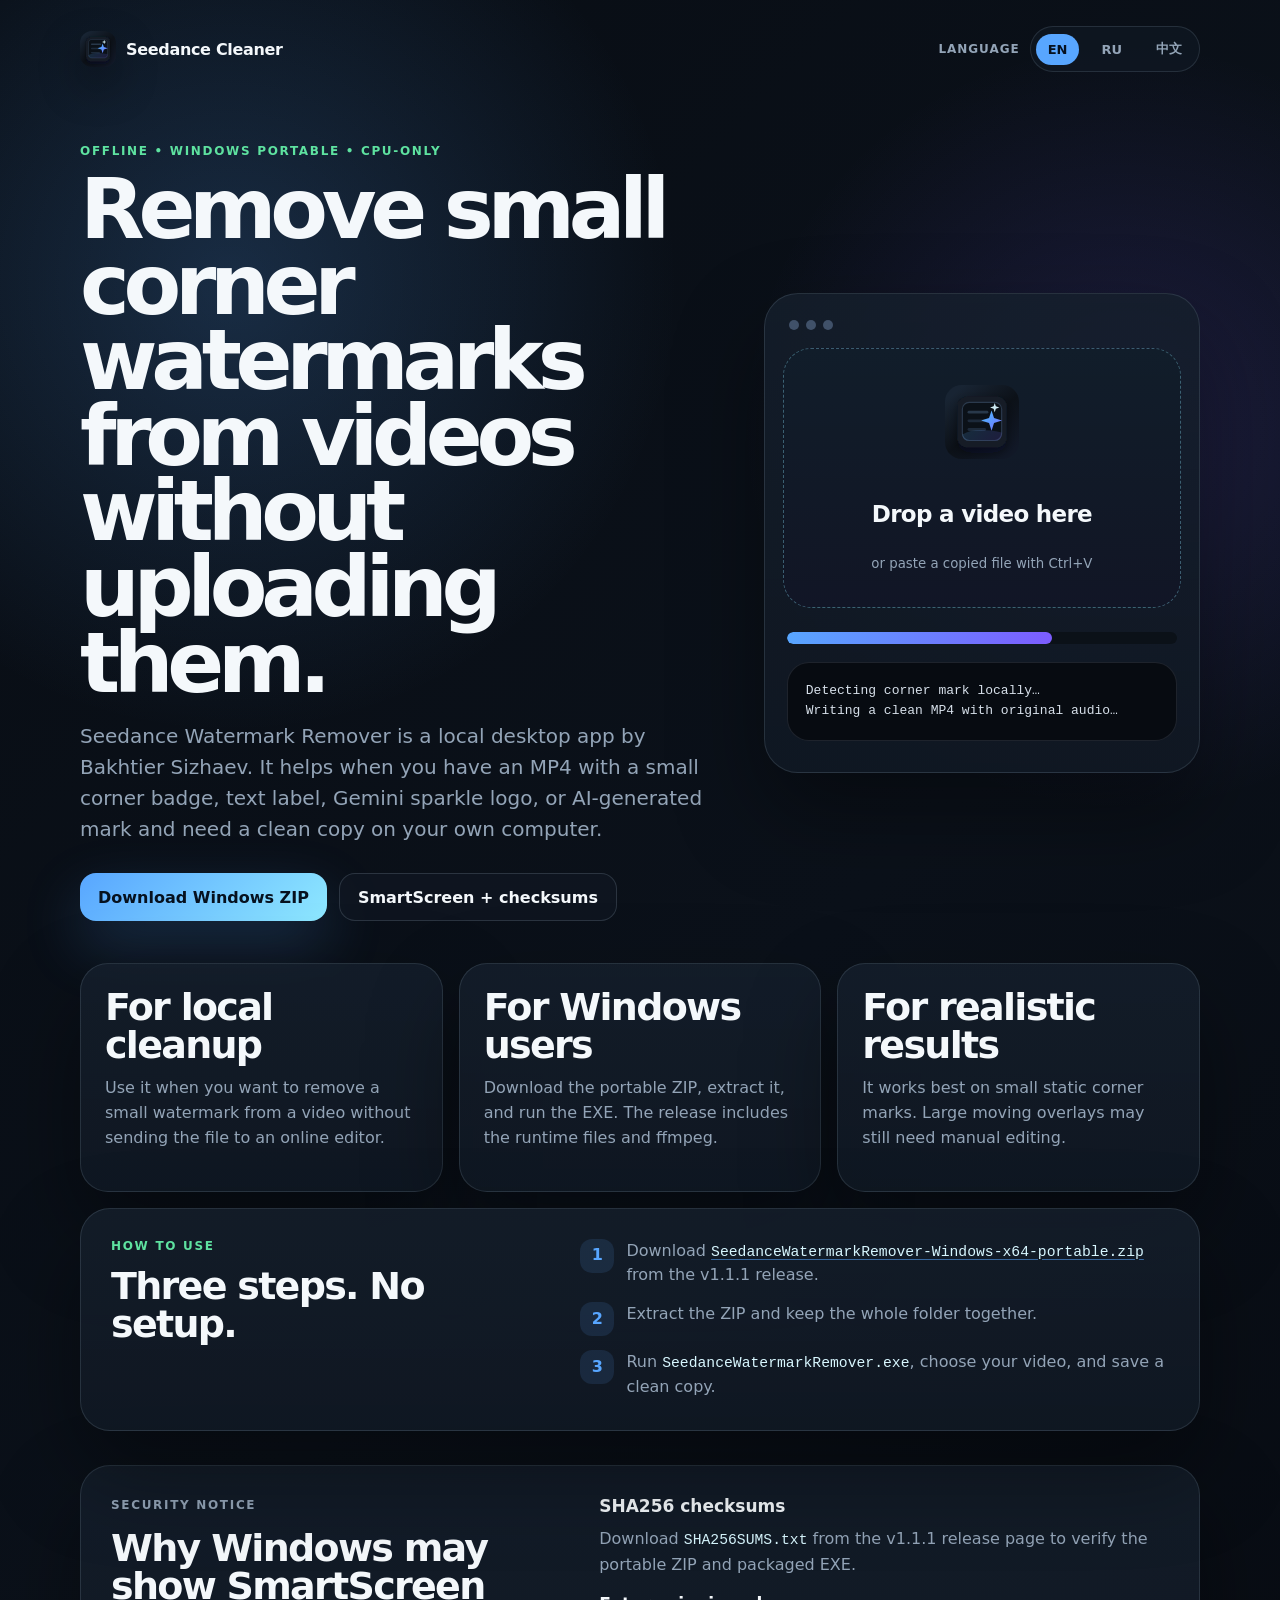
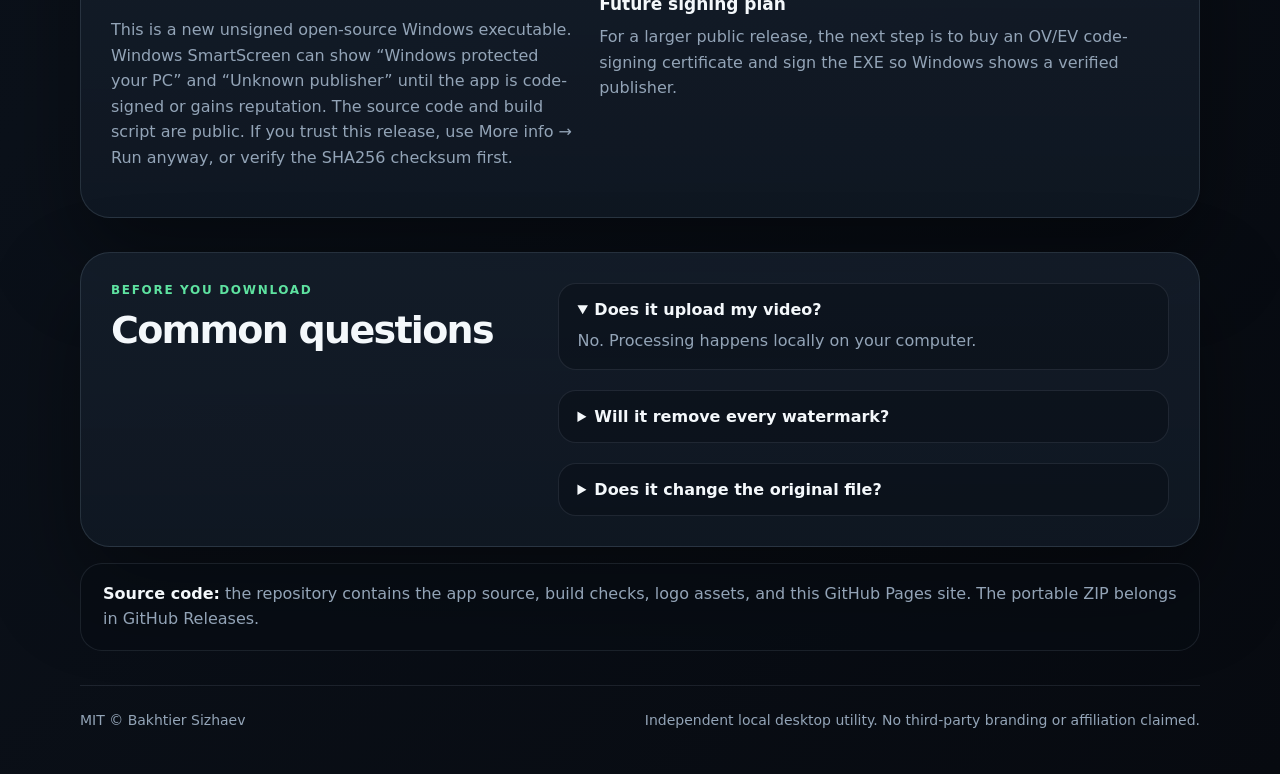
==== docs/index.html @ ec5da723 "chore: bump version to v1.1.1" ====
<!doctype html>
<html lang="en">
<head>
  <meta charset="utf-8">
  <meta name="viewport" content="width=device-width, initial-scale=1">
  <title>Seedance Watermark Remover — Offline Windows Video Watermark Cleaner</title>
  <meta name="description" content="Remove small static corner watermarks from videos locally on Windows. A portable offline desktop app by Bakhtier Sizhaev using OpenCV inpainting.">
  <meta name="keywords" content="video watermark remover, offline watermark remover, Windows video cleanup, OpenCV inpainting, remove corner logo from video, portable desktop app">
  <meta property="og:type" content="website">
  <meta property="og:title" content="Seedance Watermark Remover">
  <meta property="og:description" content="Clean small static corner marks from videos locally on Windows without uploading your files.">
  <link rel="icon" href="assets/icon.png">
  <link rel="stylesheet" href="styles.css">
</head>
<body>
  <main class="page">
    <nav class="nav" aria-label="Language">
      <a class="brand" href="#top" aria-label="Seedance Watermark Remover home">
        <img src="assets/icon.svg" alt="" width="36" height="36">
        <span>Seedance Cleaner</span>
      </a>
      <div class="language-switcher">
        <span class="lang-label">Language</span>
        <div class="langs">
        <a href="index.html" aria-current="page">EN</a>
        <a href="ru.html">RU</a>
        <a href="zh.html">中文</a>
        </div>
      </div>
    </nav>

    <section id="top" class="hero">
      <div class="hero-copy">
        <p class="eyebrow">Offline • Windows portable • CPU-only</p>
        <h1>Remove small corner watermarks from videos without uploading them.</h1>
        <p class="lead">Seedance Watermark Remover is a local desktop app by Bakhtier Sizhaev. It helps when you have an MP4 with a small corner badge, text label, Gemini sparkle logo, or AI-generated mark and need a clean copy on your own computer.</p>
        <div class="actions">
          <a class="button primary" href="https://github.com/bakhtiersizhaev/seedance-watermark-remover/releases/download/v1.1.1/SeedanceWatermarkRemover-Windows-x64-portable.zip">Download Windows ZIP</a>
          <a class="button secondary" href="#trust">SmartScreen + checksums</a>
        </div>
      </div>
      <div class="product-card" aria-label="Application preview">
        <div class="window-bar"><span></span><span></span><span></span></div>
        <div class="drop-zone">
          <img src="assets/icon.svg" alt="" width="74" height="74">
          <strong>Drop a video here</strong>
          <small>or paste a copied file with Ctrl+V</small>
        </div>
        <div class="progress"><span></span></div>
        <p class="terminal">Detecting corner mark locally…<br>Writing a clean MP4 with original audio…</p>
      </div>
    </section>

    <section class="grid" aria-label="Why users choose it">
      <article>
        <h2>For local cleanup</h2>
        <p>Use it when you want to remove a small watermark from a video without sending the file to an online editor.</p>
      </article>
      <article>
        <h2>For Windows users</h2>
        <p>Download the portable ZIP, extract it, and run the EXE. The release includes the runtime files and ffmpeg.</p>
      </article>
      <article>
        <h2>For realistic results</h2>
        <p>It works best on small static corner marks. Large moving overlays may still need manual editing.</p>
      </article>
    </section>

    <section id="download" class="steps">
      <div>
        <p class="eyebrow">How to use</p>
        <h2>Three steps. No setup.</h2>
      </div>
      <ol>
        <li><span>1</span><div class="step-copy">Download <a href="https://github.com/bakhtiersizhaev/seedance-watermark-remover/releases/download/v1.1.1/SeedanceWatermarkRemover-Windows-x64-portable.zip"><code>SeedanceWatermarkRemover-Windows-x64-portable.zip</code></a> from the v1.1.1 release.</div></li>
        <li><span>2</span><div class="step-copy">Extract the ZIP and keep the whole folder together.</div></li>
        <li><span>3</span><div class="step-copy">Run <code>SeedanceWatermarkRemover.exe</code>, choose your video, and save a clean copy.</div></li>
      </ol>
    </section>


    <section id="trust" class="trust">
      <div>
        <p class="eyebrow">Security notice</p>
        <h2>Why Windows may show SmartScreen</h2>
        <p>This is a new unsigned open-source Windows executable. Windows SmartScreen can show “Windows protected your PC” and “Unknown publisher” until the app is code-signed or gains reputation. The source code and build script are public. If you trust this release, use More info → Run anyway, or verify the SHA256 checksum first.</p>
      </div>
      <div class="checksum-card">
        <h3>SHA256 checksums</h3>
        <p>Download <a href="https://github.com/bakhtiersizhaev/seedance-watermark-remover/releases/download/v1.1.1/SHA256SUMS.txt"><code>SHA256SUMS.txt</code></a> from the v1.1.1 release page to verify the portable ZIP and packaged EXE.</p>
        <h3>Future signing plan</h3>
        <p>For a larger public release, the next step is to buy an OV/EV code-signing certificate and sign the EXE so Windows shows a verified publisher.</p>
      </div>
    </section>

    <section id="faq" class="faq">
      <div>
        <p class="eyebrow">Before you download</p>
        <h2>Common questions</h2>
      </div>
      <details open>
        <summary>Does it upload my video?</summary>
        <p>No. Processing happens locally on your computer.</p>
      </details>
      <details>
        <summary>Will it remove every watermark?</summary>
        <p>No. It is made for small static corner text, badges, and simple logo overlays. Complex moving marks can need manual editing.</p>
      </details>
      <details>
        <summary>Does it change the original file?</summary>
        <p>No. It creates a new output video and leaves the source file untouched.</p>
      </details>
    </section>

    <section id="source" class="source-note">
      <p><strong>Source code:</strong> the repository contains the app source, build checks, logo assets, and this GitHub Pages site. The portable ZIP belongs in GitHub Releases.</p>
    </section>

    <footer>
      <p>MIT © Bakhtier Sizhaev</p>
      <p>Independent local desktop utility. No third-party branding or affiliation claimed.</p>
    </footer>
  </main>
</body>
</html>
---- docs/styles.css ----
:root {
  color-scheme: dark;
  --bg: #080d14;
  --card: #101823;
  --card-soft: #151f2c;
  --line: #263447;
  --text: #f4f8fb;
  --muted: #93a4b7;
  --accent: #58a6ff;
  --accent-2: #7c5cff;
  --success: #5ee2a0;
  font-family: Inter, ui-sans-serif, system-ui, -apple-system, BlinkMacSystemFont, "Segoe UI", sans-serif;
}

* {
  box-sizing: border-box;
}

html {
  scroll-behavior: smooth;
}

body {
  margin: 0;
  min-height: 100vh;
  background:
    radial-gradient(circle at 18% 12%, rgba(88, 166, 255, 0.2), transparent 28rem),
    radial-gradient(circle at 88% 18%, rgba(124, 92, 255, 0.16), transparent 24rem),
    linear-gradient(135deg, #080d14 0%, #0b111a 48%, #070a10 100%);
  color: var(--text);
}

a {
  color: inherit;
  text-decoration: none;
}

.page {
  width: min(1120px, calc(100% - 40px));
  margin: 0 auto;
  padding: 26px 0 42px;
}

.nav,
.hero,
.grid,
.steps,
footer {
  position: relative;
  z-index: 1;
}

.nav {
  display: flex;
  align-items: center;
  justify-content: space-between;
  gap: 20px;
  margin-bottom: 72px;
}

.brand,
.langs {
  display: inline-flex;
  align-items: center;
  gap: 10px;
}

.brand {
  color: var(--text);
  font-weight: 760;
  letter-spacing: -0.02em;
}

.brand img {
  border-radius: 12px;
  box-shadow: 0 18px 40px rgba(0, 0, 0, 0.35);
}

.langs {
  padding: 5px;
  border: 1px solid rgba(147, 164, 183, 0.18);
  border-radius: 999px;
  background: rgba(16, 24, 35, 0.72);
}

.langs a {
  min-width: 42px;
  padding: 8px 12px;
  border-radius: 999px;
  color: var(--muted);
  font-size: 13px;
  font-weight: 750;
  text-align: center;
}

.langs a[aria-current="page"] {
  color: #06111f;
  background: var(--accent);
}

.hero {
  display: grid;
  grid-template-columns: minmax(0, 1.03fr) minmax(360px, 0.7fr);
  gap: 42px;
  align-items: center;
  margin-bottom: 42px;
}

.eyebrow {
  margin: 0 0 14px;
  color: var(--success);
  font-size: 12px;
  font-weight: 800;
  letter-spacing: 0.14em;
  text-transform: uppercase;
}

h1,
h2,
p {
  margin-top: 0;
}

h1 {
  max-width: 780px;
  margin-bottom: 20px;
  font-size: clamp(44px, 7vw, 84px);
  line-height: 0.9;
  letter-spacing: -0.075em;
}

h2 {
  margin-bottom: 12px;
  font-size: clamp(24px, 4vw, 38px);
  line-height: 1;
  letter-spacing: -0.045em;
}

.lead {
  max-width: 650px;
  margin-bottom: 28px;
  color: var(--muted);
  font-size: clamp(17px, 2vw, 20px);
  line-height: 1.55;
}

.actions {
  display: flex;
  flex-wrap: wrap;
  gap: 12px;
}

.button {
  display: inline-flex;
  align-items: center;
  justify-content: center;
  min-height: 48px;
  padding: 0 18px;
  border-radius: 16px;
  font-weight: 800;
}

.primary {
  background: linear-gradient(135deg, var(--accent), #8ee8ff);
  color: #06111f;
  box-shadow: 0 24px 60px rgba(88, 166, 255, 0.22);
}

.secondary {
  border: 1px solid rgba(147, 164, 183, 0.22);
  background: rgba(16, 24, 35, 0.7);
  color: var(--text);
}

.product-card,
.grid article,
.steps,
.faq {
  border: 1px solid rgba(147, 164, 183, 0.18);
  background: linear-gradient(180deg, rgba(21, 31, 44, 0.82), rgba(16, 24, 35, 0.92));
  box-shadow: 0 40px 90px rgba(0, 0, 0, 0.38);
}

.product-card {
  min-height: 480px;
  padding: 18px;
  border-radius: 34px;
}

.window-bar {
  display: flex;
  gap: 7px;
  padding: 8px 0 18px 6px;
}

.window-bar span {
  width: 10px;
  height: 10px;
  border-radius: 999px;
  background: #405169;
}

.drop-zone {
  display: grid;
  place-items: center;
  min-height: 260px;
  padding: 24px;
  border: 1px dashed rgba(142, 232, 255, 0.34);
  border-radius: 28px;
  background:
    linear-gradient(rgba(88, 166, 255, 0.08), rgba(124, 92, 255, 0.06)),
    #0b1118;
  text-align: center;
}

.drop-zone strong {
  display: block;
  margin-top: 18px;
  font-size: 23px;
  letter-spacing: -0.03em;
}

.drop-zone small {
  margin-top: 5px;
  color: var(--muted);
}

.progress {
  height: 12px;
  margin: 24px 4px 18px;
  overflow: hidden;
  border-radius: 999px;
  background: #0b1118;
}

.progress span {
  display: block;
  width: 68%;
  height: 100%;
  border-radius: inherit;
  background: linear-gradient(90deg, var(--accent), var(--accent-2));
}

.terminal {
  margin: 0 4px;
  padding: 18px;
  border: 1px solid rgba(147, 164, 183, 0.16);
  border-radius: 22px;
  background: #070b11;
  color: #d7e0ea;
  font-family: "Cascadia Mono", "SFMono-Regular", Consolas, monospace;
  font-size: 13px;
  line-height: 1.6;
}

.grid {
  display: grid;
  grid-template-columns: repeat(3, 1fr);
  gap: 16px;
  margin-bottom: 16px;
}

.grid article {
  min-height: 220px;
  padding: 24px;
  border-radius: 28px;
}

.grid p,
.steps li,
footer {
  color: var(--muted);
  line-height: 1.55;
}

.steps {
  display: grid;
  grid-template-columns: 0.75fr 1fr;
  gap: 28px;
  padding: 30px;
  border-radius: 30px;
  margin-bottom: 34px;
}

.steps ol {
  display: grid;
  gap: 14px;
  margin: 0;
  padding: 0;
  list-style: none;
}

.steps li {
  display: grid;
  grid-template-columns: 34px minmax(0, 1fr);
  gap: 12px;
  align-items: start;
}

.steps li > span {
  grid-column: 1;
}

.steps li > .step-copy {
  grid-column: 2;
  min-width: 0;
}

.steps a {
  color: var(--text);
  text-decoration: underline;
  text-decoration-color: rgba(88, 166, 255, 0.55);
  text-underline-offset: 3px;
}

.steps code {
  white-space: normal;
  overflow-wrap: anywhere;
}

.steps span {
  display: inline-grid;
  place-items: center;
  width: 34px;
  height: 34px;
  border-radius: 12px;
  background: rgba(88, 166, 255, 0.12);
  color: var(--accent);
  font-weight: 900;
}


.faq {
  display: grid;
  grid-template-columns: 0.7fr 1fr;
  gap: 20px;
  padding: 30px;
  border-radius: 30px;
  margin-bottom: 34px;
}

.faq details {
  grid-column: 2;
  border: 1px solid rgba(147, 164, 183, 0.14);
  border-radius: 18px;
  background: rgba(8, 13, 20, 0.42);
  padding: 16px 18px;
}

.faq summary {
  cursor: pointer;
  color: var(--text);
  font-weight: 800;
}

.faq details p {
  margin: 10px 0 0;
  color: var(--muted);
  line-height: 1.55;
}

code {
  color: #d8f7ff;
  font-family: "Cascadia Mono", "SFMono-Regular", Consolas, monospace;
  font-size: 0.92em;
}

.source-note {
  margin: -18px 0 34px;
  padding: 18px 22px;
  border: 1px solid rgba(147, 164, 183, 0.14);
  border-radius: 22px;
  background: rgba(8, 13, 20, 0.58);
  color: var(--muted);
}

.source-note p {
  margin: 0;
  line-height: 1.55;
}

.source-note strong {
  color: var(--text);
}

footer {
  display: flex;
  justify-content: space-between;
  gap: 20px;
  border-top: 1px solid rgba(147, 164, 183, 0.14);
  padding-top: 24px;
  font-size: 14px;
}

footer p {
  margin: 0;
}

@media (max-width: 860px) {
  .nav,
  footer {
    align-items: flex-start;
    flex-direction: column;
  }

  .hero,
  .steps,
  .faq {
    grid-template-columns: 1fr;
  }

  .grid {
    grid-template-columns: 1fr;
  }

  .faq details {
    grid-column: 1;
  }

  .product-card {
    min-height: auto;
  }
}

@media (max-width: 520px) {
  .page {
    width: min(100% - 24px, 1120px);
    padding-top: 18px;
  }

  .nav {
    margin-bottom: 48px;
  }

  h1 {
    font-size: clamp(40px, 15vw, 58px);
  }

  .button {
    width: 100%;
  }
}


.language-switcher {
  display: inline-flex;
  align-items: center;
  gap: 10px;
  min-width: 0;
}

.lang-label {
  color: var(--muted);
  font-size: 12px;
  font-weight: 800;
  letter-spacing: 0.08em;
  text-transform: uppercase;
  white-space: nowrap;
}

.trust {
  display: grid;
  grid-template-columns: minmax(0, 0.9fr) minmax(0, 1.1fr);
  gap: 22px;
  padding: 30px;
  border: 1px solid rgba(147, 164, 183, 0.18);
  border-radius: 30px;
  margin-bottom: 34px;
  background: linear-gradient(180deg, rgba(21, 31, 44, 0.82), rgba(16, 24, 35, 0.92));
  box-shadow: 0 40px 90px rgba(0, 0, 0, 0.38);
}

.trust p,
.checksum-card p {
  color: var(--muted);
  line-height: 1.6;
}

.checksum-card h3 {
  margin: 0 0 10px;
  font-size: 17px;
}

.checksum-card pre {
  max-width: 100%;
  margin: 0 0 20px;
  overflow-x: auto;
  white-space: pre;
  padding: 14px;
  border: 1px solid rgba(147, 164, 183, 0.16);
  border-radius: 16px;
  background: #070b11;
}

h1,
h2,
.lead,
.button,
.langs a,
.faq summary,
.trust p,
.checksum-card p {
  overflow-wrap: break-word;
}

@media (max-width: 860px) {
  .trust {
    grid-template-columns: 1fr;
  }
}

@media (max-width: 620px) {
  .page {
    width: min(100% - 20px, 1120px);
  }

  .nav {
    gap: 14px;
    margin-bottom: 34px;
  }

  .brand span {
    font-size: 15px;
  }

  .language-switcher {
    width: 100%;
    align-items: stretch;
    flex-direction: column;
  }

  .langs {
    width: 100%;
    justify-content: space-between;
  }

  .langs a {
    flex: 1 1 0;
    min-width: 0;
    padding-inline: 8px;
  }

  .hero {
    gap: 24px;
  }

  h1 {
    font-size: clamp(34px, 13vw, 52px);
    line-height: 0.98;
    letter-spacing: -0.052em;
  }

  .lead {
    font-size: 16px;
  }

  .product-card,
  .steps,
  .faq,
  .trust {
    border-radius: 24px;
    padding: 20px;
  }

  .drop-zone {
    min-height: 210px;
    padding: 18px;
  }

  .steps li {
    grid-template-columns: 30px minmax(0, 1fr);
  }
}


.trust > *,
.checksum-card,
.checksum-card pre,
.checksum-card code {
  min-width: 0;
}

.checksum-card pre {
  white-space: pre-wrap;
  word-break: break-word;
}

.checksum-card code {
  overflow-wrap: anywhere;
  word-break: break-word;
}
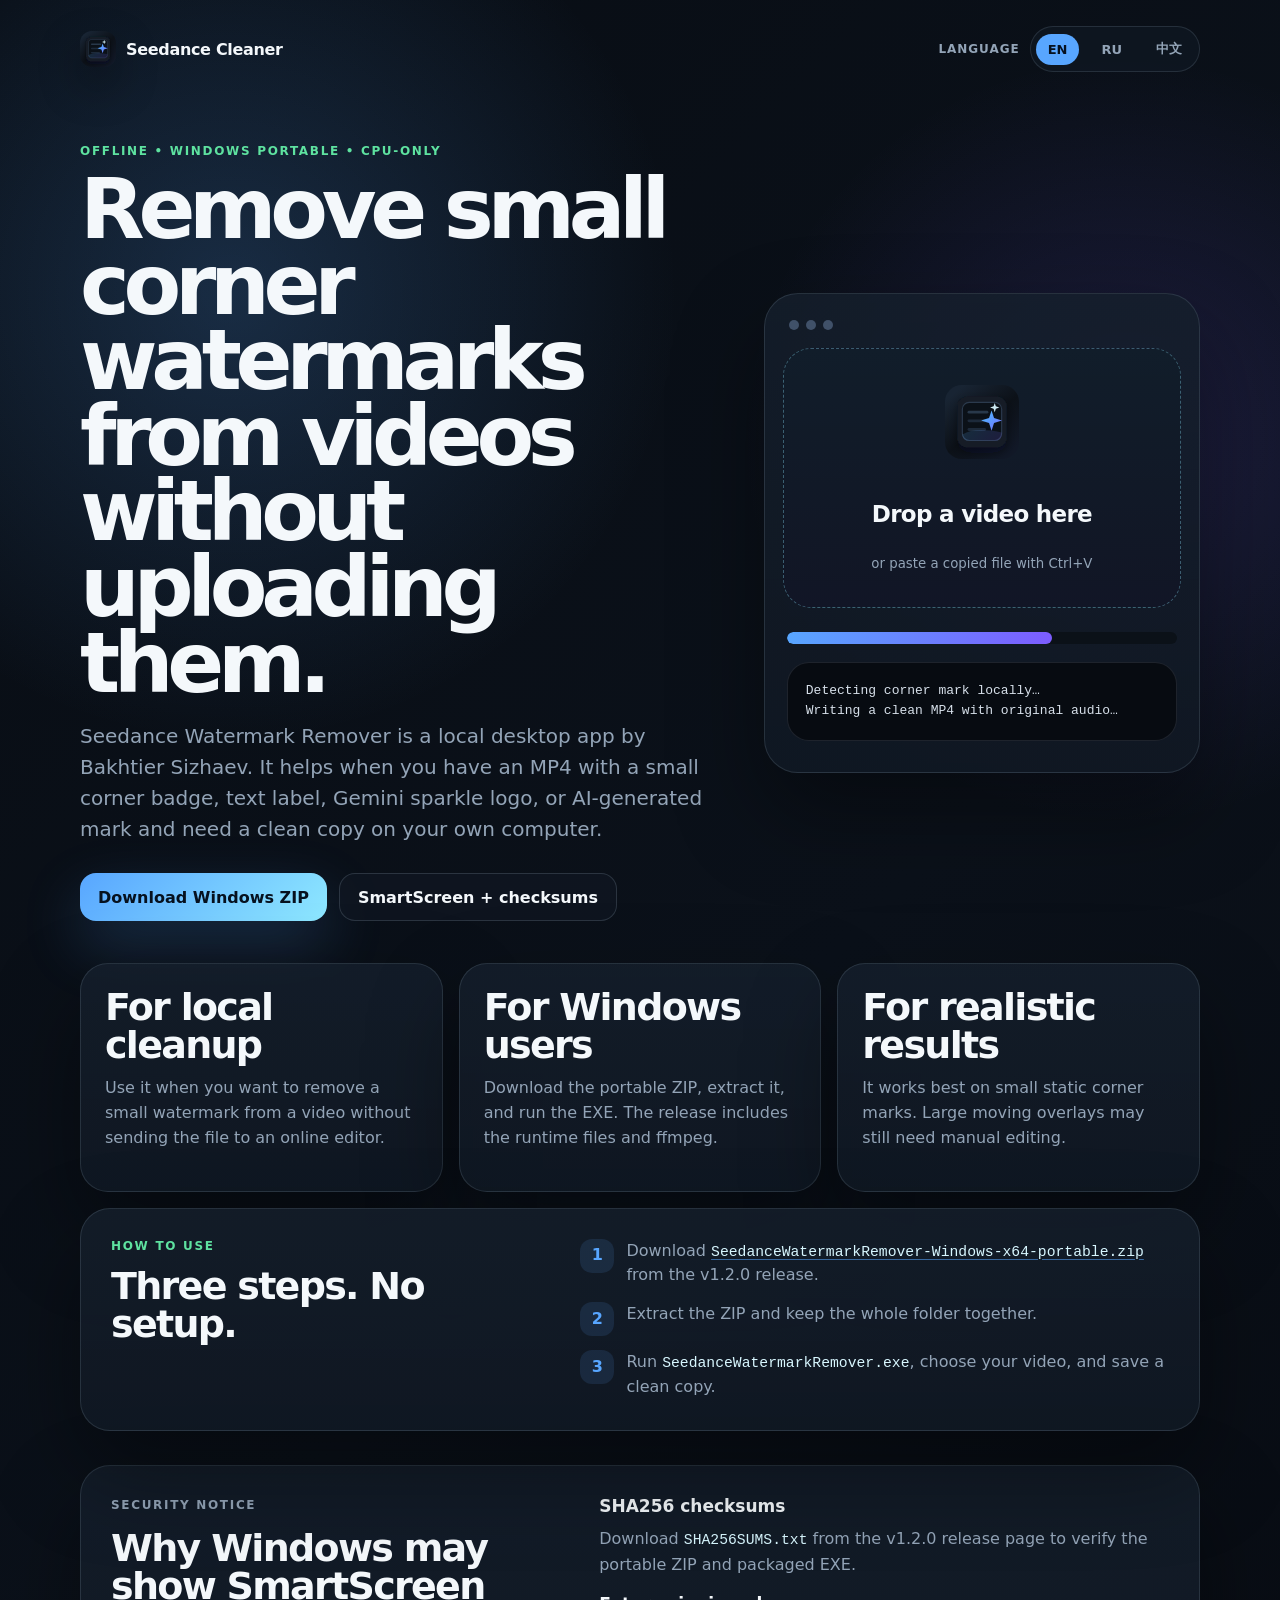
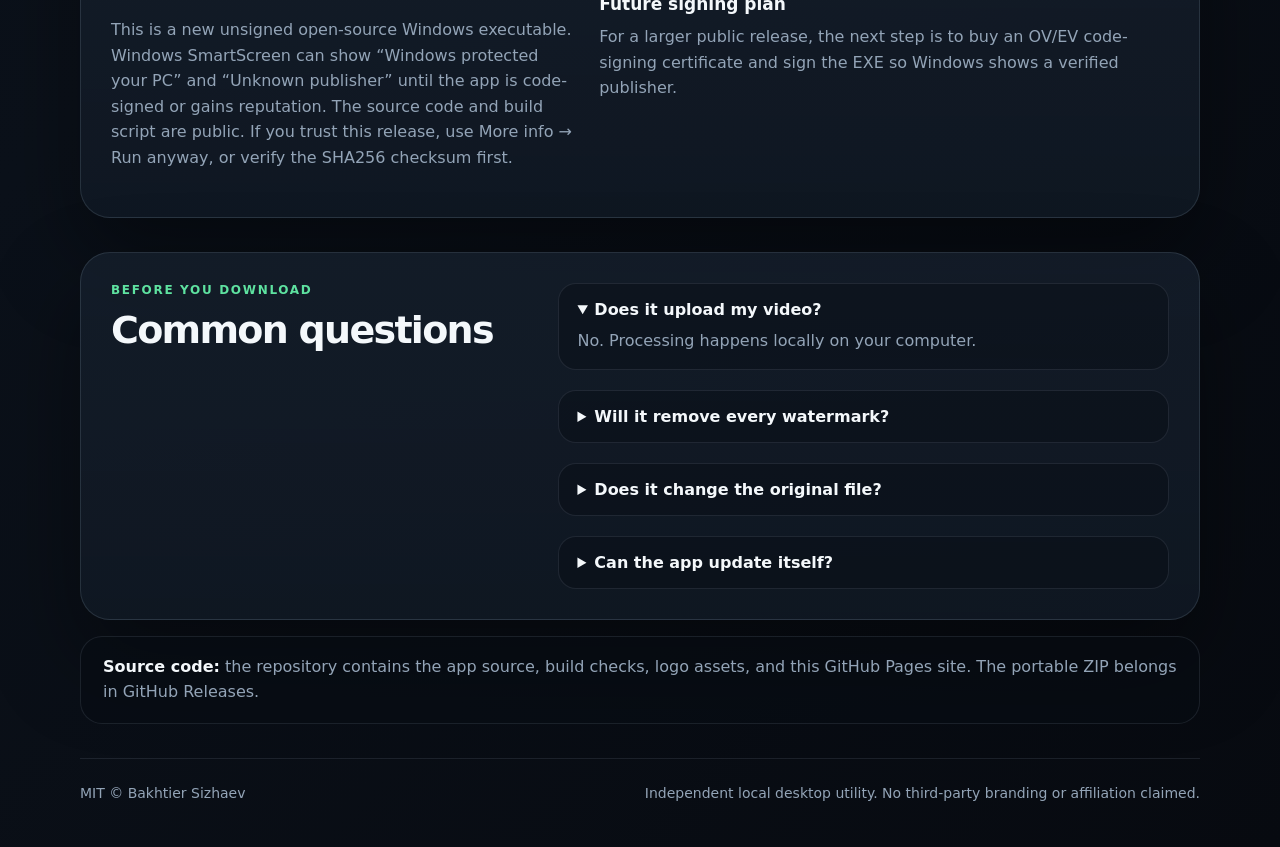
==== commit 47153167: "feat: add portable self updater Closes #4" ====
--- a/docs/index.html
+++ b/docs/index.html
@@ -35,7 +35,7 @@
         <h1>Remove small corner watermarks from videos without uploading them.</h1>
         <p class="lead">Seedance Watermark Remover is a local desktop app by Bakhtier Sizhaev. It helps when you have an MP4 with a small corner badge, text label, Gemini sparkle logo, or AI-generated mark and need a clean copy on your own computer.</p>
         <div class="actions">
-          <a class="button primary" href="https://github.com/bakhtiersizhaev/seedance-watermark-remover/releases/download/v1.1.1/SeedanceWatermarkRemover-Windows-x64-portable.zip">Download Windows ZIP</a>
+          <a class="button primary" href="https://github.com/bakhtiersizhaev/seedance-watermark-remover/releases/download/v1.2.0/SeedanceWatermarkRemover-Windows-x64-portable.zip">Download Windows ZIP</a>
           <a class="button secondary" href="#trust">SmartScreen + checksums</a>
         </div>
       </div>
@@ -72,7 +72,7 @@
         <h2>Three steps. No setup.</h2>
       </div>
       <ol>
-        <li><span>1</span><div class="step-copy">Download <a href="https://github.com/bakhtiersizhaev/seedance-watermark-remover/releases/download/v1.1.1/SeedanceWatermarkRemover-Windows-x64-portable.zip"><code>SeedanceWatermarkRemover-Windows-x64-portable.zip</code></a> from the v1.1.1 release.</div></li>
+        <li><span>1</span><div class="step-copy">Download <a href="https://github.com/bakhtiersizhaev/seedance-watermark-remover/releases/download/v1.2.0/SeedanceWatermarkRemover-Windows-x64-portable.zip"><code>SeedanceWatermarkRemover-Windows-x64-portable.zip</code></a> from the v1.2.0 release.</div></li>
         <li><span>2</span><div class="step-copy">Extract the ZIP and keep the whole folder together.</div></li>
         <li><span>3</span><div class="step-copy">Run <code>SeedanceWatermarkRemover.exe</code>, choose your video, and save a clean copy.</div></li>
       </ol>
@@ -87,7 +87,7 @@
       </div>
       <div class="checksum-card">
         <h3>SHA256 checksums</h3>
-        <p>Download <a href="https://github.com/bakhtiersizhaev/seedance-watermark-remover/releases/download/v1.1.1/SHA256SUMS.txt"><code>SHA256SUMS.txt</code></a> from the v1.1.1 release page to verify the portable ZIP and packaged EXE.</p>
+        <p>Download <a href="https://github.com/bakhtiersizhaev/seedance-watermark-remover/releases/download/v1.2.0/SHA256SUMS.txt"><code>SHA256SUMS.txt</code></a> from the v1.2.0 release page to verify the portable ZIP and packaged EXE.</p>
         <h3>Future signing plan</h3>
         <p>For a larger public release, the next step is to buy an OV/EV code-signing certificate and sign the EXE so Windows shows a verified publisher.</p>
       </div>
@@ -110,6 +110,10 @@
         <summary>Does it change the original file?</summary>
         <p>No. It creates a new output video and leaves the source file untouched.</p>
       </details>
+      <details>
+        <summary>Can the app update itself?</summary>
+        <p>Yes in the Windows portable EXE. The app checks GitHub Releases, highlights the update button when a newer release is available, downloads the ZIP after confirmation, and restarts through a small helper.</p>
+      </details>
     </section>
 
     <section id="source" class="source-note">
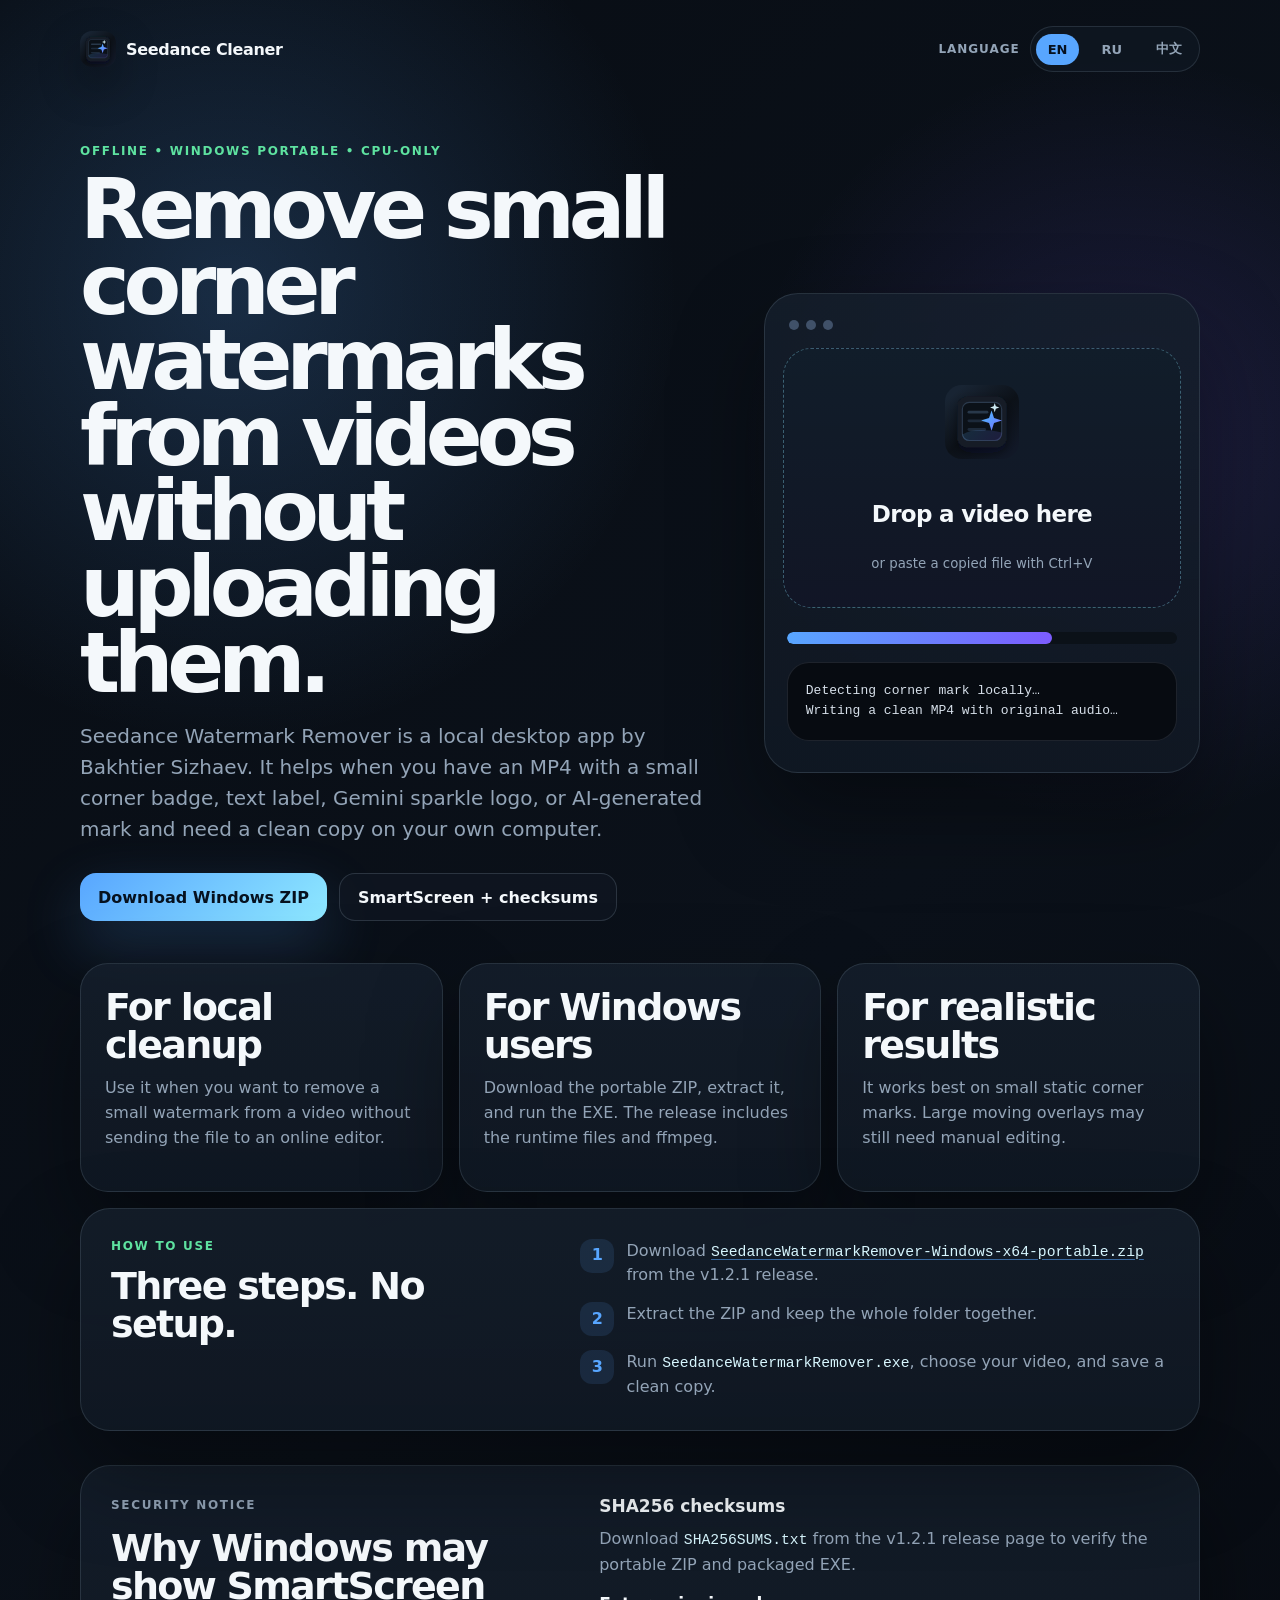
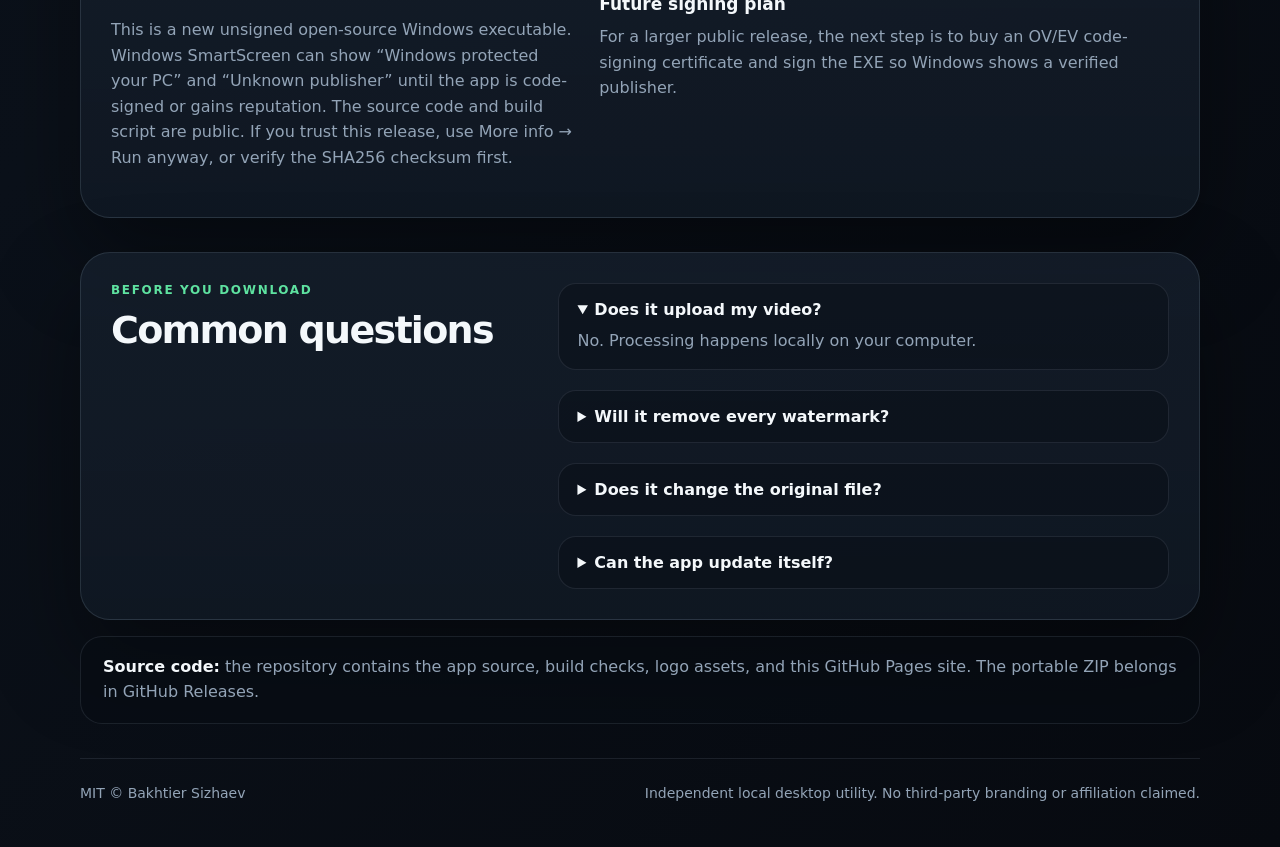
==== commit f90cd88f: "ci: publish v1.2.1 release build" ====
--- a/docs/index.html
+++ b/docs/index.html
@@ -35,7 +35,7 @@
         <h1>Remove small corner watermarks from videos without uploading them.</h1>
         <p class="lead">Seedance Watermark Remover is a local desktop app by Bakhtier Sizhaev. It helps when you have an MP4 with a small corner badge, text label, Gemini sparkle logo, or AI-generated mark and need a clean copy on your own computer.</p>
         <div class="actions">
-          <a class="button primary" href="https://github.com/bakhtiersizhaev/seedance-watermark-remover/releases/download/v1.2.0/SeedanceWatermarkRemover-Windows-x64-portable.zip">Download Windows ZIP</a>
+          <a class="button primary" href="https://github.com/bakhtiersizhaev/seedance-watermark-remover/releases/download/v1.2.1/SeedanceWatermarkRemover-Windows-x64-portable.zip">Download Windows ZIP</a>
           <a class="button secondary" href="#trust">SmartScreen + checksums</a>
         </div>
       </div>
@@ -72,7 +72,7 @@
         <h2>Three steps. No setup.</h2>
       </div>
       <ol>
-        <li><span>1</span><div class="step-copy">Download <a href="https://github.com/bakhtiersizhaev/seedance-watermark-remover/releases/download/v1.2.0/SeedanceWatermarkRemover-Windows-x64-portable.zip"><code>SeedanceWatermarkRemover-Windows-x64-portable.zip</code></a> from the v1.2.0 release.</div></li>
+        <li><span>1</span><div class="step-copy">Download <a href="https://github.com/bakhtiersizhaev/seedance-watermark-remover/releases/download/v1.2.1/SeedanceWatermarkRemover-Windows-x64-portable.zip"><code>SeedanceWatermarkRemover-Windows-x64-portable.zip</code></a> from the v1.2.1 release.</div></li>
         <li><span>2</span><div class="step-copy">Extract the ZIP and keep the whole folder together.</div></li>
         <li><span>3</span><div class="step-copy">Run <code>SeedanceWatermarkRemover.exe</code>, choose your video, and save a clean copy.</div></li>
       </ol>
@@ -87,7 +87,7 @@
       </div>
       <div class="checksum-card">
         <h3>SHA256 checksums</h3>
-        <p>Download <a href="https://github.com/bakhtiersizhaev/seedance-watermark-remover/releases/download/v1.2.0/SHA256SUMS.txt"><code>SHA256SUMS.txt</code></a> from the v1.2.0 release page to verify the portable ZIP and packaged EXE.</p>
+        <p>Download <a href="https://github.com/bakhtiersizhaev/seedance-watermark-remover/releases/download/v1.2.1/SHA256SUMS.txt"><code>SHA256SUMS.txt</code></a> from the v1.2.1 release page to verify the portable ZIP and packaged EXE.</p>
         <h3>Future signing plan</h3>
         <p>For a larger public release, the next step is to buy an OV/EV code-signing certificate and sign the EXE so Windows shows a verified publisher.</p>
       </div>
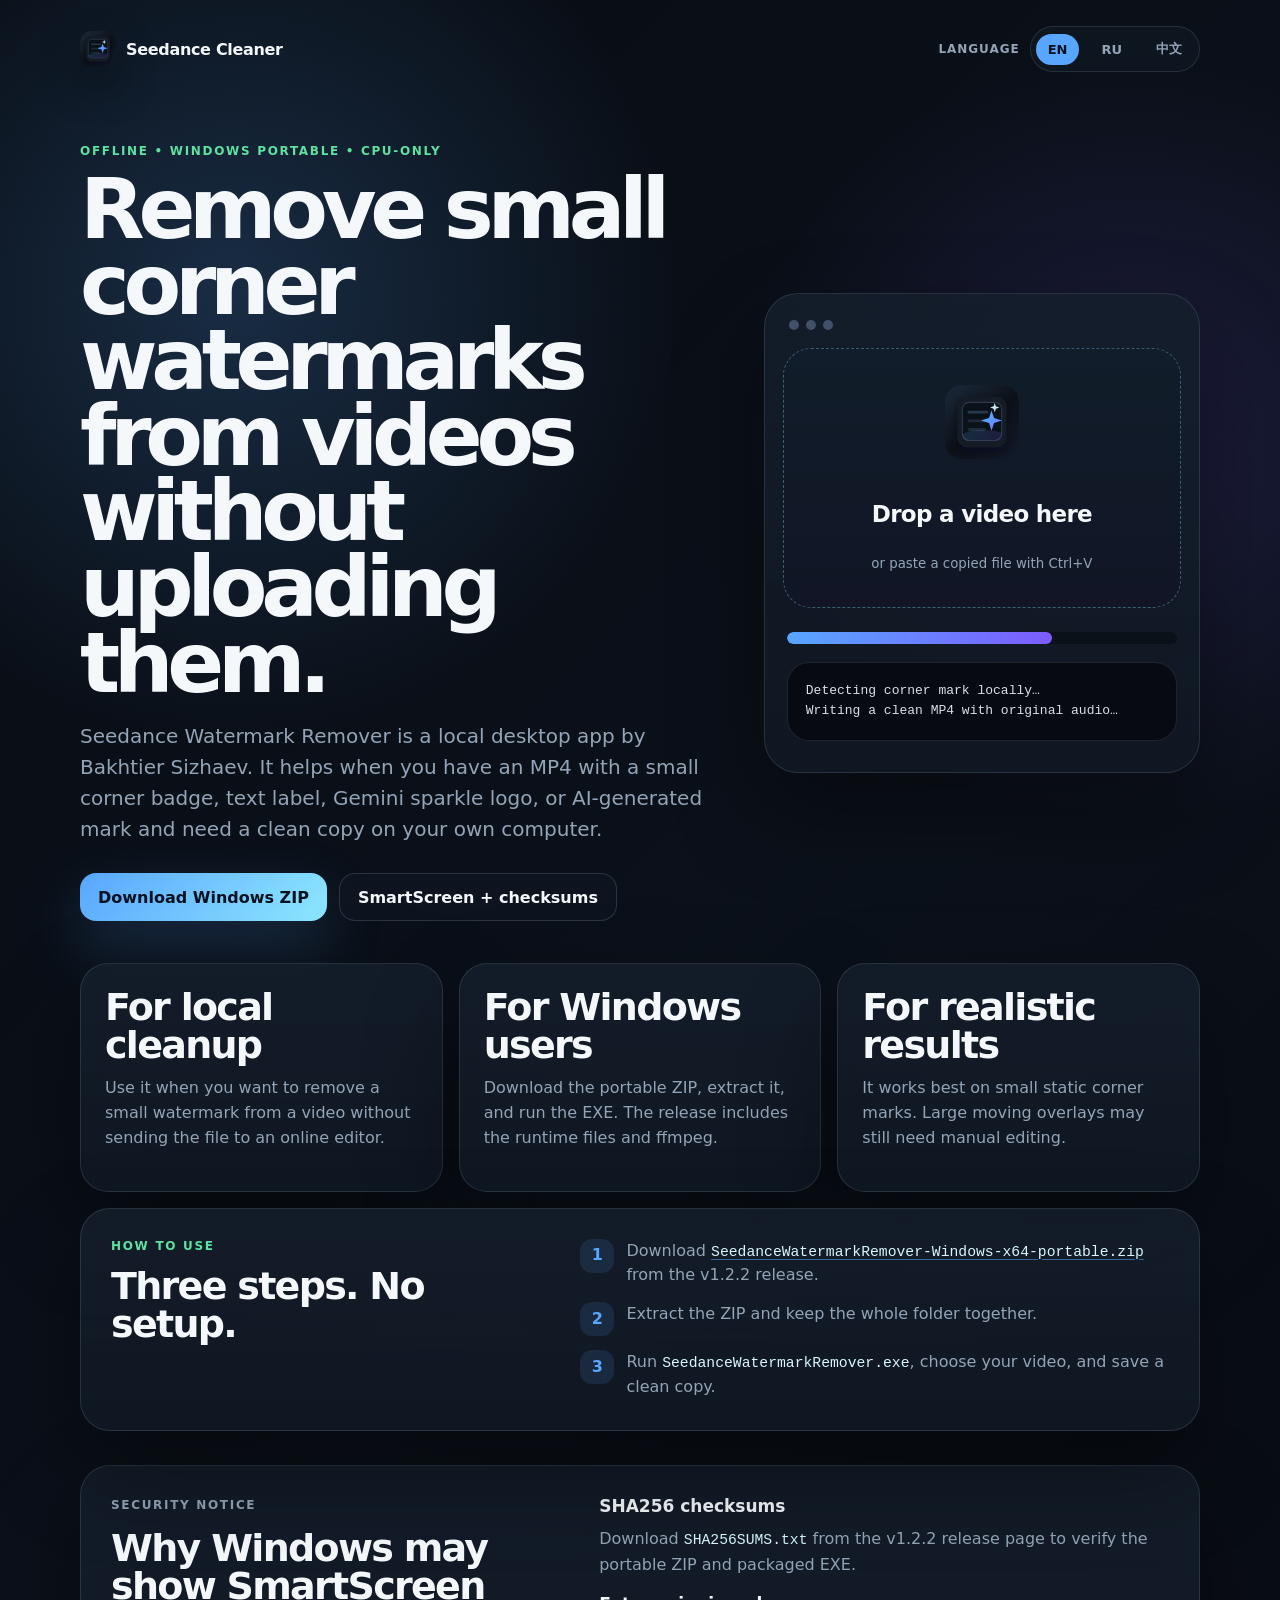
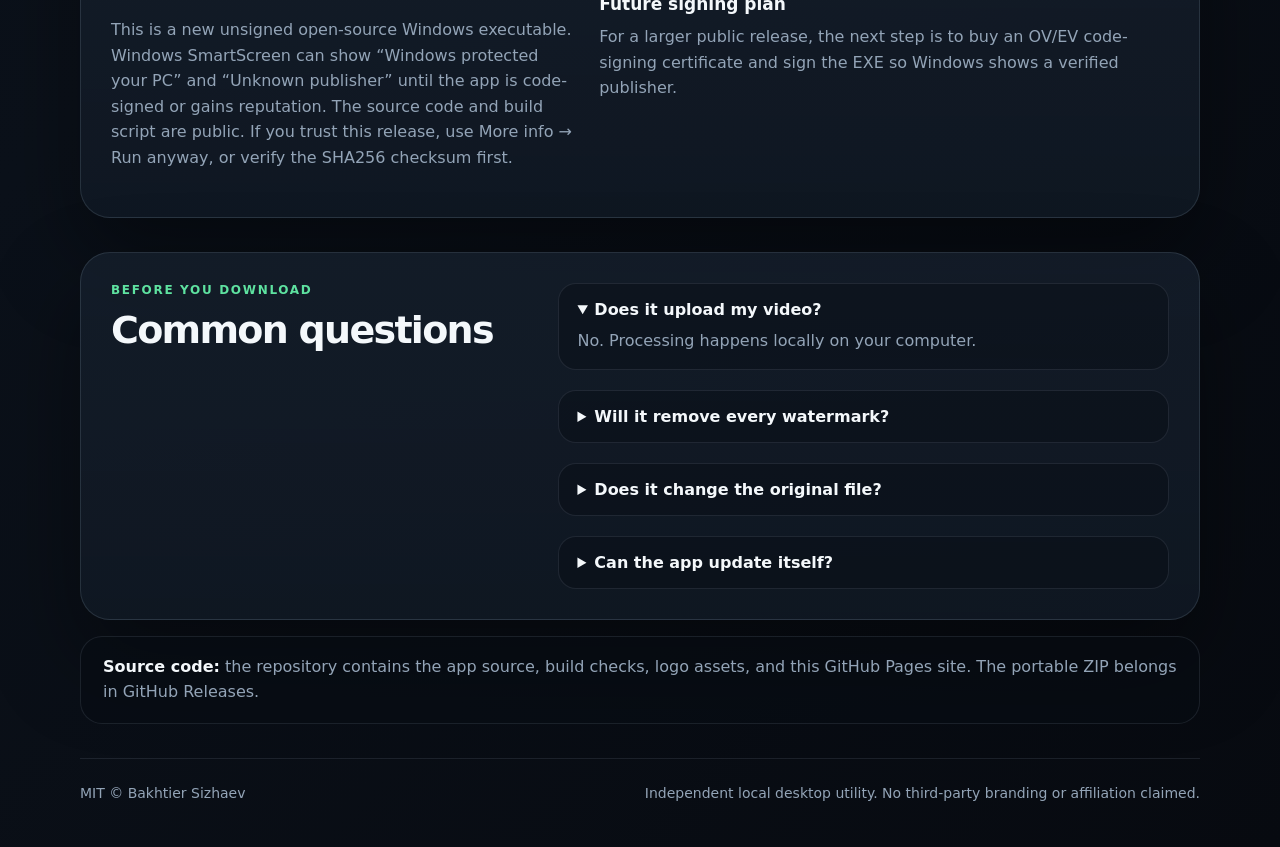
==== commit 15d9decc: "Fix packaged reassembly and footer layout Closes #5" ====
--- a/docs/index.html
+++ b/docs/index.html
@@ -4,11 +4,11 @@
   <meta charset="utf-8">
   <meta name="viewport" content="width=device-width, initial-scale=1">
   <title>Seedance Watermark Remover — Offline Windows Video Watermark Cleaner</title>
-  <meta name="description" content="Remove small static corner watermarks from videos locally on Windows. A portable offline desktop app by Bakhtier Sizhaev using OpenCV inpainting.">
-  <meta name="keywords" content="video watermark remover, offline watermark remover, Windows video cleanup, OpenCV inpainting, remove corner logo from video, portable desktop app">
+  <meta name="description" content="Remove small static corner watermarks, Seedance labels, AI-generated marks, and Gemini sparkle logos from videos locally on Windows. Portable offline desktop app by Bakhtier Sizhaev.">
+  <meta name="keywords" content="video watermark remover, Gemini watermark remover, remove Gemini sparkle from video, Seedance watermark remover, offline watermark remover, Windows video cleanup, OpenCV inpainting, remove corner logo from video, portable desktop app">
   <meta property="og:type" content="website">
   <meta property="og:title" content="Seedance Watermark Remover">
-  <meta property="og:description" content="Clean small static corner marks from videos locally on Windows without uploading your files.">
+  <meta property="og:description" content="Clean small static corner marks, Seedance labels, and Gemini sparkle logos from videos locally on Windows without uploading your files.">
   <link rel="icon" href="assets/icon.png">
   <link rel="stylesheet" href="styles.css">
 </head>
@@ -35,7 +35,7 @@
         <h1>Remove small corner watermarks from videos without uploading them.</h1>
         <p class="lead">Seedance Watermark Remover is a local desktop app by Bakhtier Sizhaev. It helps when you have an MP4 with a small corner badge, text label, Gemini sparkle logo, or AI-generated mark and need a clean copy on your own computer.</p>
         <div class="actions">
-          <a class="button primary" href="https://github.com/bakhtiersizhaev/seedance-watermark-remover/releases/download/v1.2.1/SeedanceWatermarkRemover-Windows-x64-portable.zip">Download Windows ZIP</a>
+          <a class="button primary" href="https://github.com/bakhtiersizhaev/seedance-watermark-remover/releases/download/v1.2.2/SeedanceWatermarkRemover-Windows-x64-portable.zip">Download Windows ZIP</a>
           <a class="button secondary" href="#trust">SmartScreen + checksums</a>
         </div>
       </div>
@@ -72,7 +72,7 @@
         <h2>Three steps. No setup.</h2>
       </div>
       <ol>
-        <li><span>1</span><div class="step-copy">Download <a href="https://github.com/bakhtiersizhaev/seedance-watermark-remover/releases/download/v1.2.1/SeedanceWatermarkRemover-Windows-x64-portable.zip"><code>SeedanceWatermarkRemover-Windows-x64-portable.zip</code></a> from the v1.2.1 release.</div></li>
+        <li><span>1</span><div class="step-copy">Download <a href="https://github.com/bakhtiersizhaev/seedance-watermark-remover/releases/download/v1.2.2/SeedanceWatermarkRemover-Windows-x64-portable.zip"><code>SeedanceWatermarkRemover-Windows-x64-portable.zip</code></a> from the v1.2.2 release.</div></li>
         <li><span>2</span><div class="step-copy">Extract the ZIP and keep the whole folder together.</div></li>
         <li><span>3</span><div class="step-copy">Run <code>SeedanceWatermarkRemover.exe</code>, choose your video, and save a clean copy.</div></li>
       </ol>
@@ -87,7 +87,7 @@
       </div>
       <div class="checksum-card">
         <h3>SHA256 checksums</h3>
-        <p>Download <a href="https://github.com/bakhtiersizhaev/seedance-watermark-remover/releases/download/v1.2.1/SHA256SUMS.txt"><code>SHA256SUMS.txt</code></a> from the v1.2.1 release page to verify the portable ZIP and packaged EXE.</p>
+        <p>Download <a href="https://github.com/bakhtiersizhaev/seedance-watermark-remover/releases/download/v1.2.2/SHA256SUMS.txt"><code>SHA256SUMS.txt</code></a> from the v1.2.2 release page to verify the portable ZIP and packaged EXE.</p>
         <h3>Future signing plan</h3>
         <p>For a larger public release, the next step is to buy an OV/EV code-signing certificate and sign the EXE so Windows shows a verified publisher.</p>
       </div>
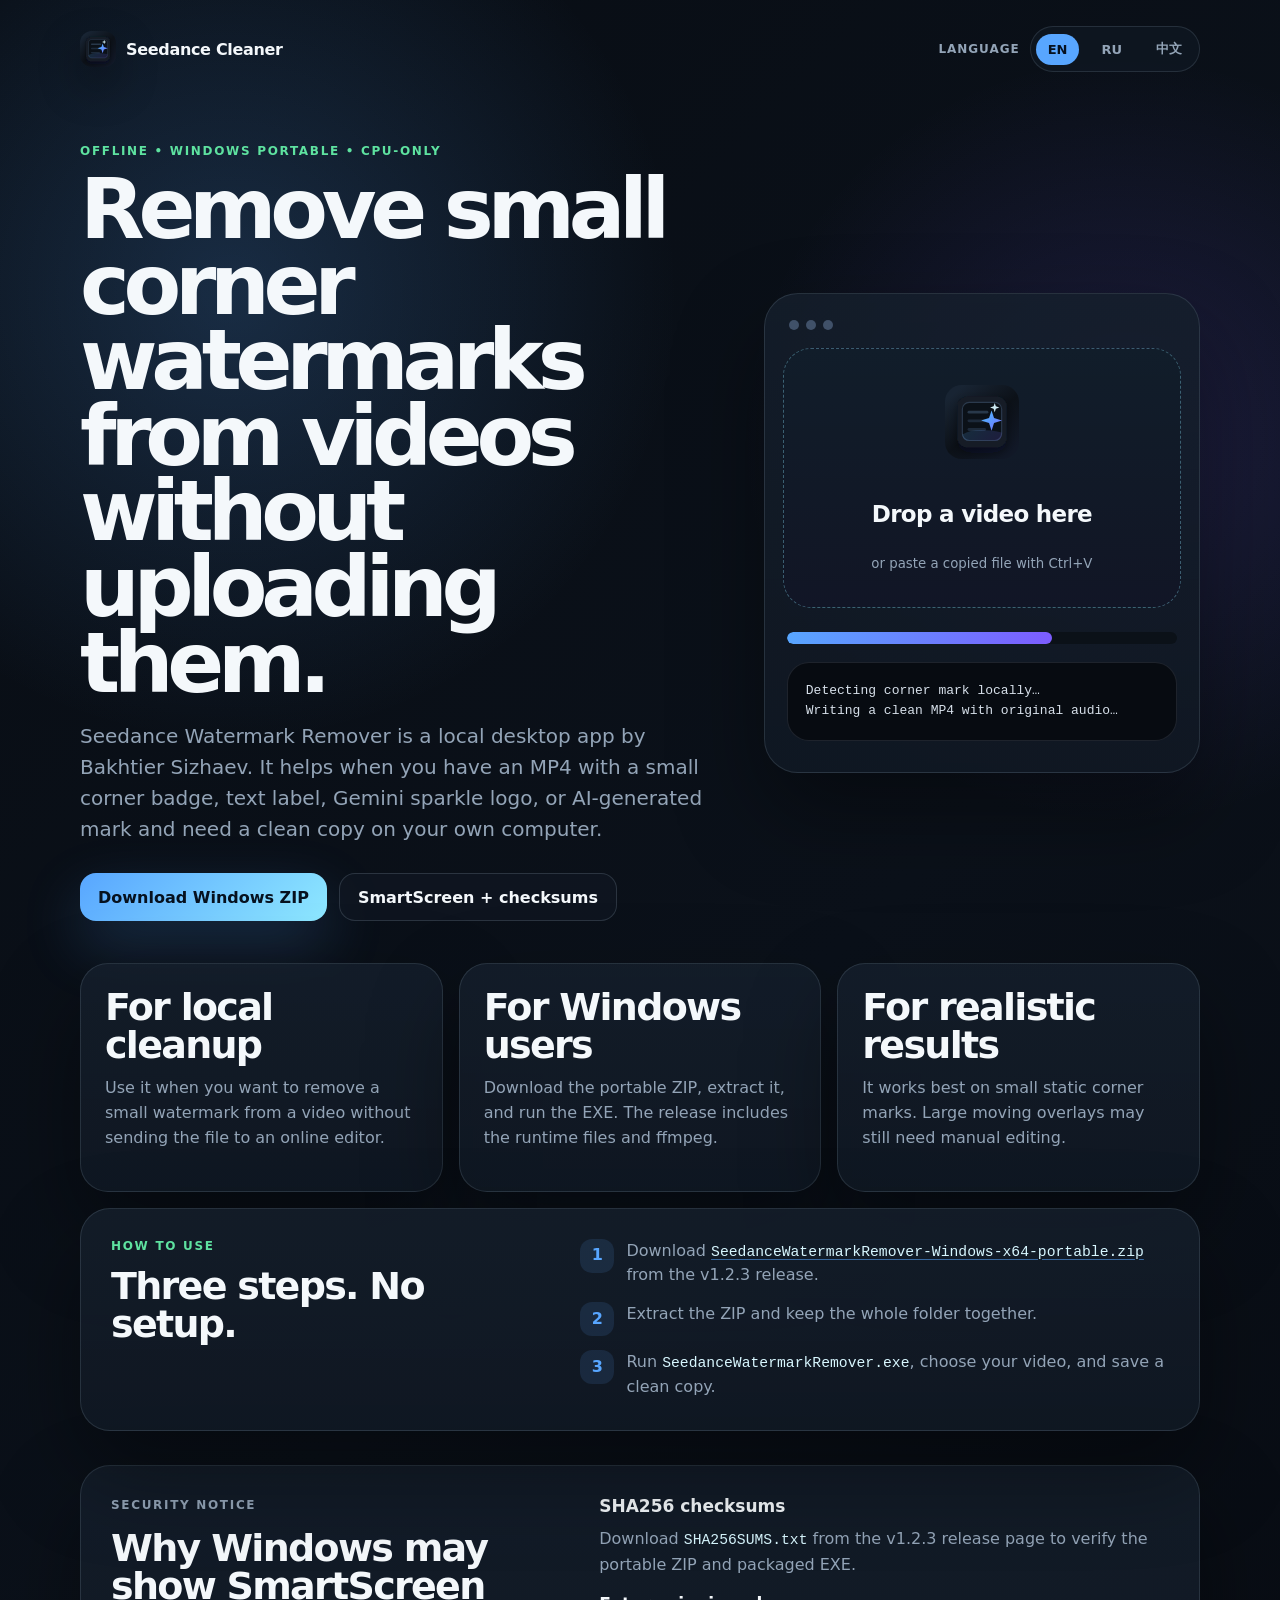
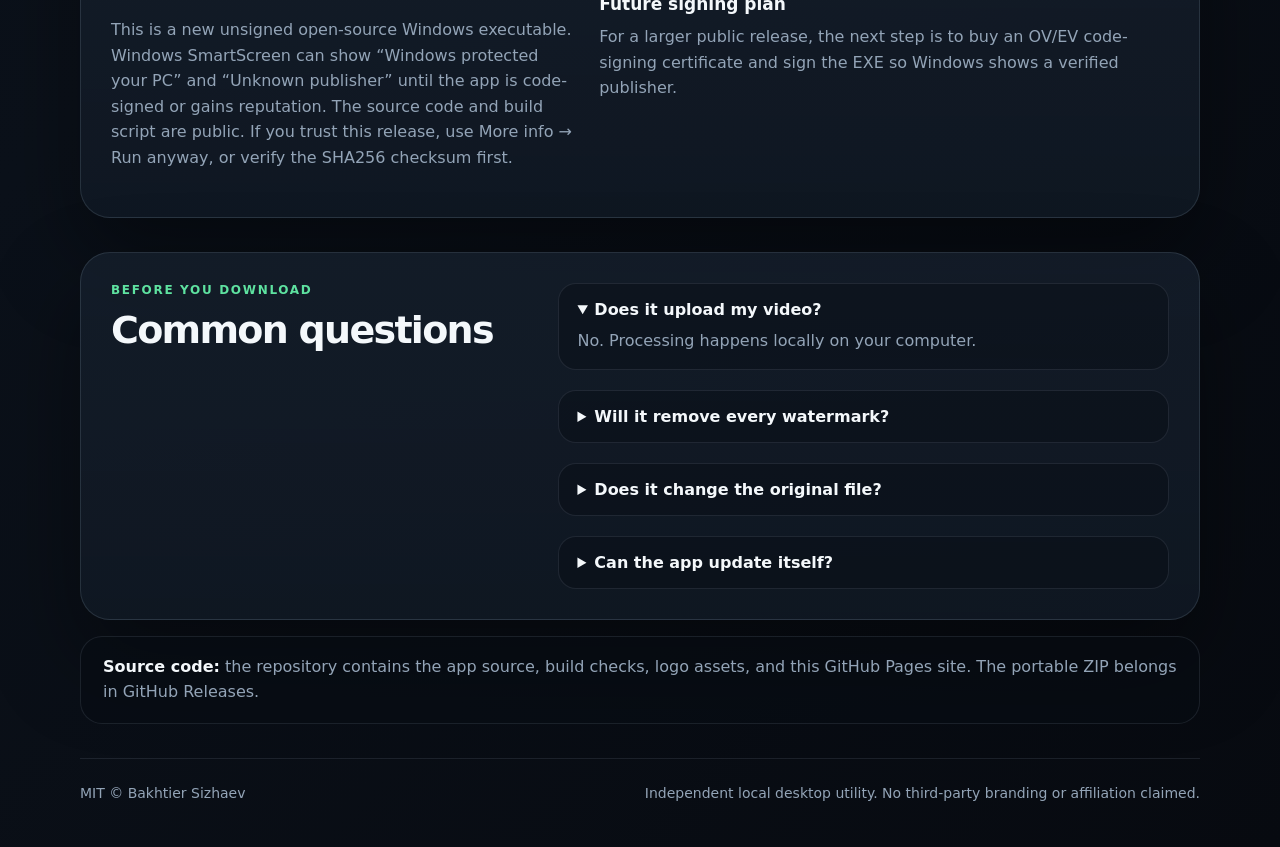
==== commit 12c4cce7: "Fix release ffmpeg bundling and taskbar icon Closes #6" ====
--- a/docs/index.html
+++ b/docs/index.html
@@ -35,7 +35,7 @@
         <h1>Remove small corner watermarks from videos without uploading them.</h1>
         <p class="lead">Seedance Watermark Remover is a local desktop app by Bakhtier Sizhaev. It helps when you have an MP4 with a small corner badge, text label, Gemini sparkle logo, or AI-generated mark and need a clean copy on your own computer.</p>
         <div class="actions">
-          <a class="button primary" href="https://github.com/bakhtiersizhaev/seedance-watermark-remover/releases/download/v1.2.2/SeedanceWatermarkRemover-Windows-x64-portable.zip">Download Windows ZIP</a>
+          <a class="button primary" href="https://github.com/bakhtiersizhaev/seedance-watermark-remover/releases/download/v1.2.3/SeedanceWatermarkRemover-Windows-x64-portable.zip">Download Windows ZIP</a>
           <a class="button secondary" href="#trust">SmartScreen + checksums</a>
         </div>
       </div>
@@ -72,7 +72,7 @@
         <h2>Three steps. No setup.</h2>
       </div>
       <ol>
-        <li><span>1</span><div class="step-copy">Download <a href="https://github.com/bakhtiersizhaev/seedance-watermark-remover/releases/download/v1.2.2/SeedanceWatermarkRemover-Windows-x64-portable.zip"><code>SeedanceWatermarkRemover-Windows-x64-portable.zip</code></a> from the v1.2.2 release.</div></li>
+        <li><span>1</span><div class="step-copy">Download <a href="https://github.com/bakhtiersizhaev/seedance-watermark-remover/releases/download/v1.2.3/SeedanceWatermarkRemover-Windows-x64-portable.zip"><code>SeedanceWatermarkRemover-Windows-x64-portable.zip</code></a> from the v1.2.3 release.</div></li>
         <li><span>2</span><div class="step-copy">Extract the ZIP and keep the whole folder together.</div></li>
         <li><span>3</span><div class="step-copy">Run <code>SeedanceWatermarkRemover.exe</code>, choose your video, and save a clean copy.</div></li>
       </ol>
@@ -87,7 +87,7 @@
       </div>
       <div class="checksum-card">
         <h3>SHA256 checksums</h3>
-        <p>Download <a href="https://github.com/bakhtiersizhaev/seedance-watermark-remover/releases/download/v1.2.2/SHA256SUMS.txt"><code>SHA256SUMS.txt</code></a> from the v1.2.2 release page to verify the portable ZIP and packaged EXE.</p>
+        <p>Download <a href="https://github.com/bakhtiersizhaev/seedance-watermark-remover/releases/download/v1.2.3/SHA256SUMS.txt"><code>SHA256SUMS.txt</code></a> from the v1.2.3 release page to verify the portable ZIP and packaged EXE.</p>
         <h3>Future signing plan</h3>
         <p>For a larger public release, the next step is to buy an OV/EV code-signing certificate and sign the EXE so Windows shows a verified publisher.</p>
       </div>
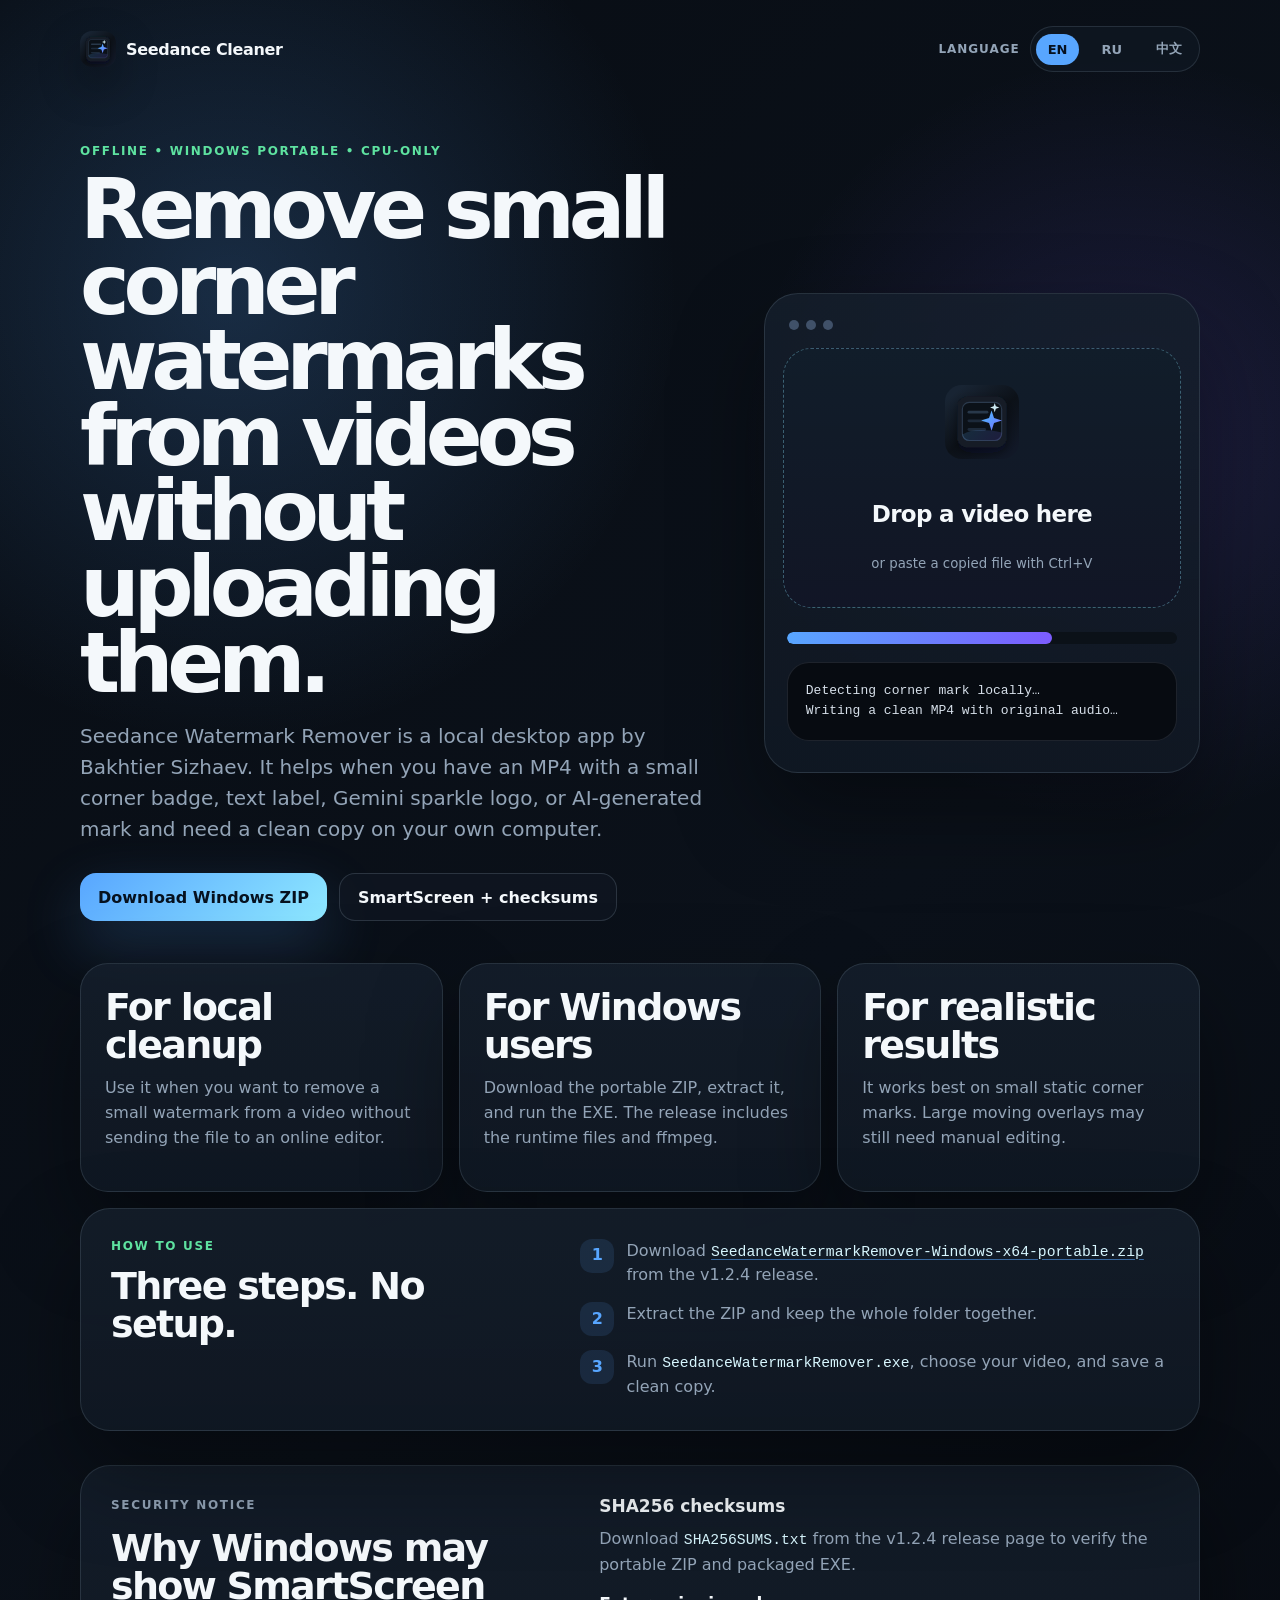
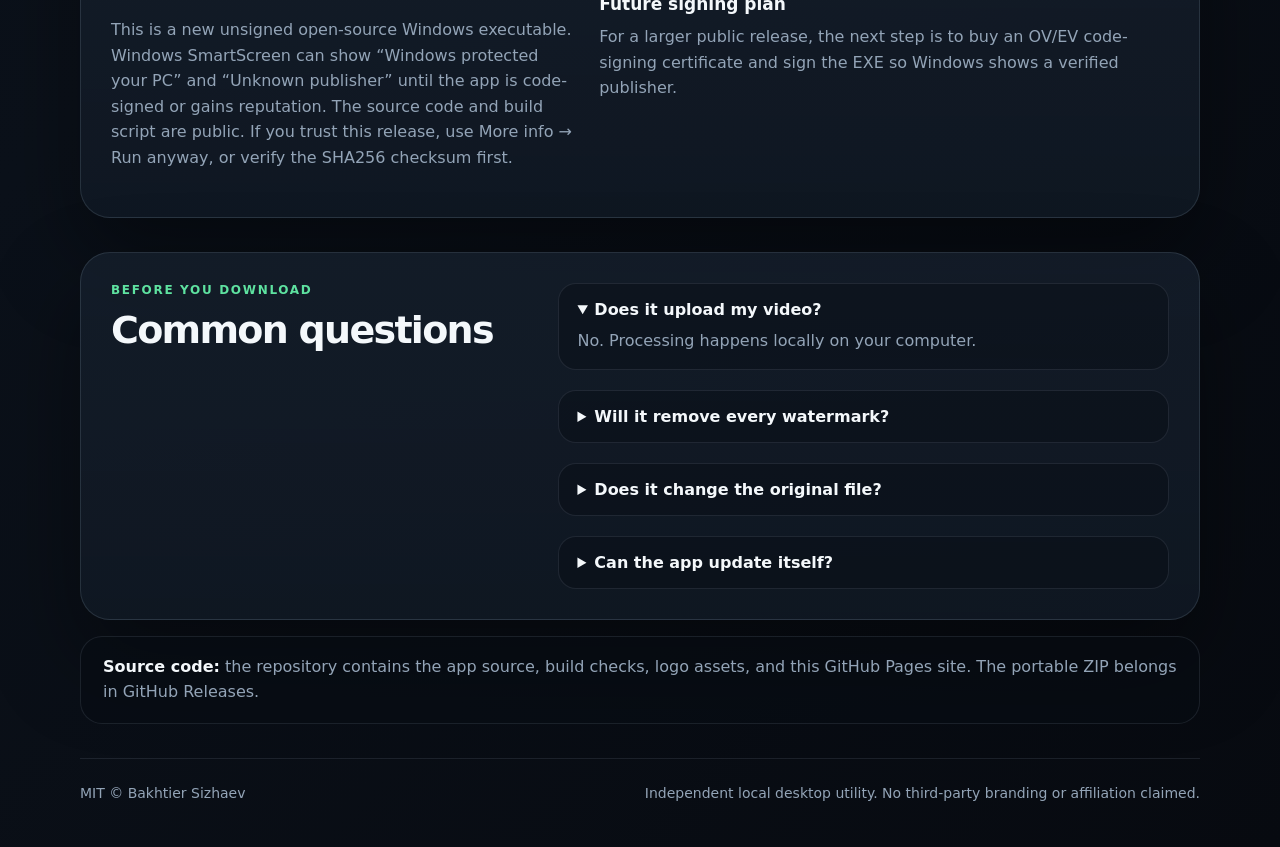
==== commit 248283a1: "Fix Gemini detection on landscape videos" ====
--- a/docs/index.html
+++ b/docs/index.html
@@ -35,7 +35,7 @@
         <h1>Remove small corner watermarks from videos without uploading them.</h1>
         <p class="lead">Seedance Watermark Remover is a local desktop app by Bakhtier Sizhaev. It helps when you have an MP4 with a small corner badge, text label, Gemini sparkle logo, or AI-generated mark and need a clean copy on your own computer.</p>
         <div class="actions">
-          <a class="button primary" href="https://github.com/bakhtiersizhaev/seedance-watermark-remover/releases/download/v1.2.3/SeedanceWatermarkRemover-Windows-x64-portable.zip">Download Windows ZIP</a>
+          <a class="button primary" href="https://github.com/bakhtiersizhaev/seedance-watermark-remover/releases/download/v1.2.4/SeedanceWatermarkRemover-Windows-x64-portable.zip">Download Windows ZIP</a>
           <a class="button secondary" href="#trust">SmartScreen + checksums</a>
         </div>
       </div>
@@ -72,7 +72,7 @@
         <h2>Three steps. No setup.</h2>
       </div>
       <ol>
-        <li><span>1</span><div class="step-copy">Download <a href="https://github.com/bakhtiersizhaev/seedance-watermark-remover/releases/download/v1.2.3/SeedanceWatermarkRemover-Windows-x64-portable.zip"><code>SeedanceWatermarkRemover-Windows-x64-portable.zip</code></a> from the v1.2.3 release.</div></li>
+        <li><span>1</span><div class="step-copy">Download <a href="https://github.com/bakhtiersizhaev/seedance-watermark-remover/releases/download/v1.2.4/SeedanceWatermarkRemover-Windows-x64-portable.zip"><code>SeedanceWatermarkRemover-Windows-x64-portable.zip</code></a> from the v1.2.4 release.</div></li>
         <li><span>2</span><div class="step-copy">Extract the ZIP and keep the whole folder together.</div></li>
         <li><span>3</span><div class="step-copy">Run <code>SeedanceWatermarkRemover.exe</code>, choose your video, and save a clean copy.</div></li>
       </ol>
@@ -87,7 +87,7 @@
       </div>
       <div class="checksum-card">
         <h3>SHA256 checksums</h3>
-        <p>Download <a href="https://github.com/bakhtiersizhaev/seedance-watermark-remover/releases/download/v1.2.3/SHA256SUMS.txt"><code>SHA256SUMS.txt</code></a> from the v1.2.3 release page to verify the portable ZIP and packaged EXE.</p>
+        <p>Download <a href="https://github.com/bakhtiersizhaev/seedance-watermark-remover/releases/download/v1.2.4/SHA256SUMS.txt"><code>SHA256SUMS.txt</code></a> from the v1.2.4 release page to verify the portable ZIP and packaged EXE.</p>
         <h3>Future signing plan</h3>
         <p>For a larger public release, the next step is to buy an OV/EV code-signing certificate and sign the EXE so Windows shows a verified publisher.</p>
       </div>
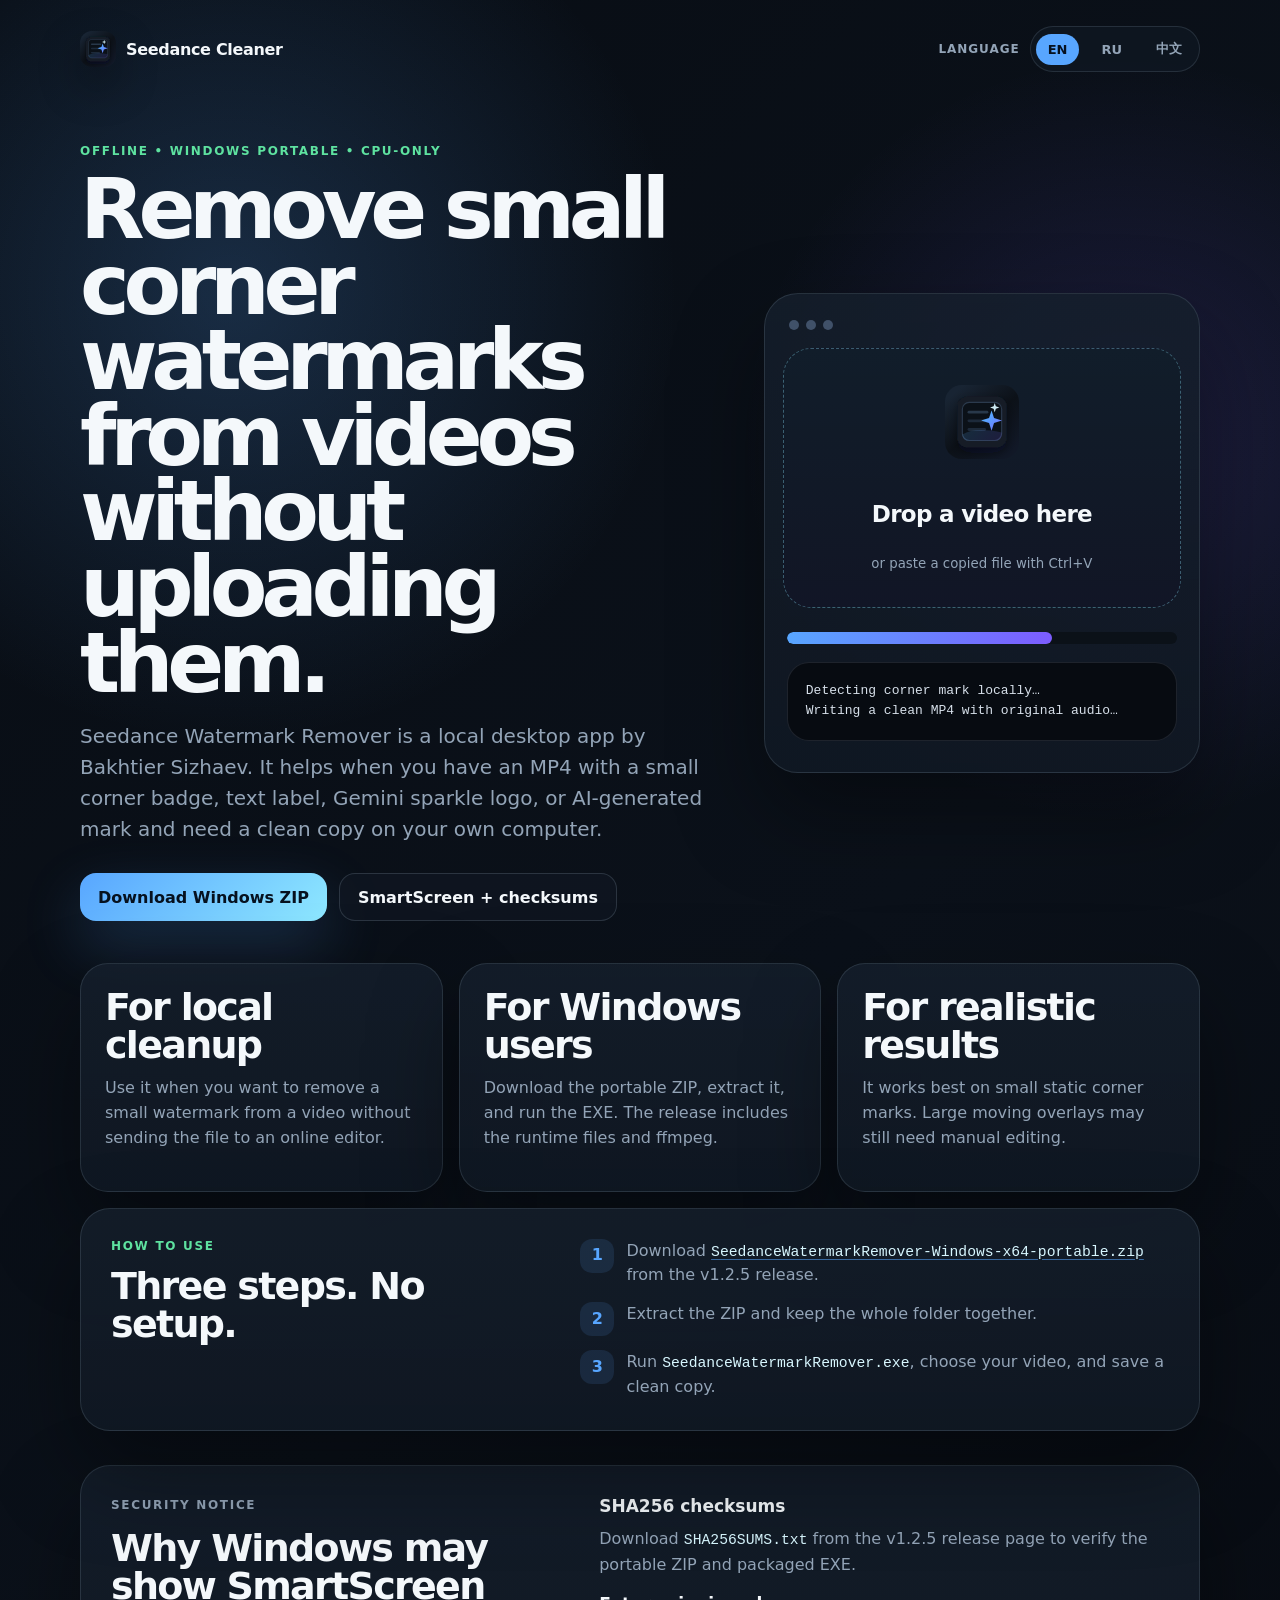
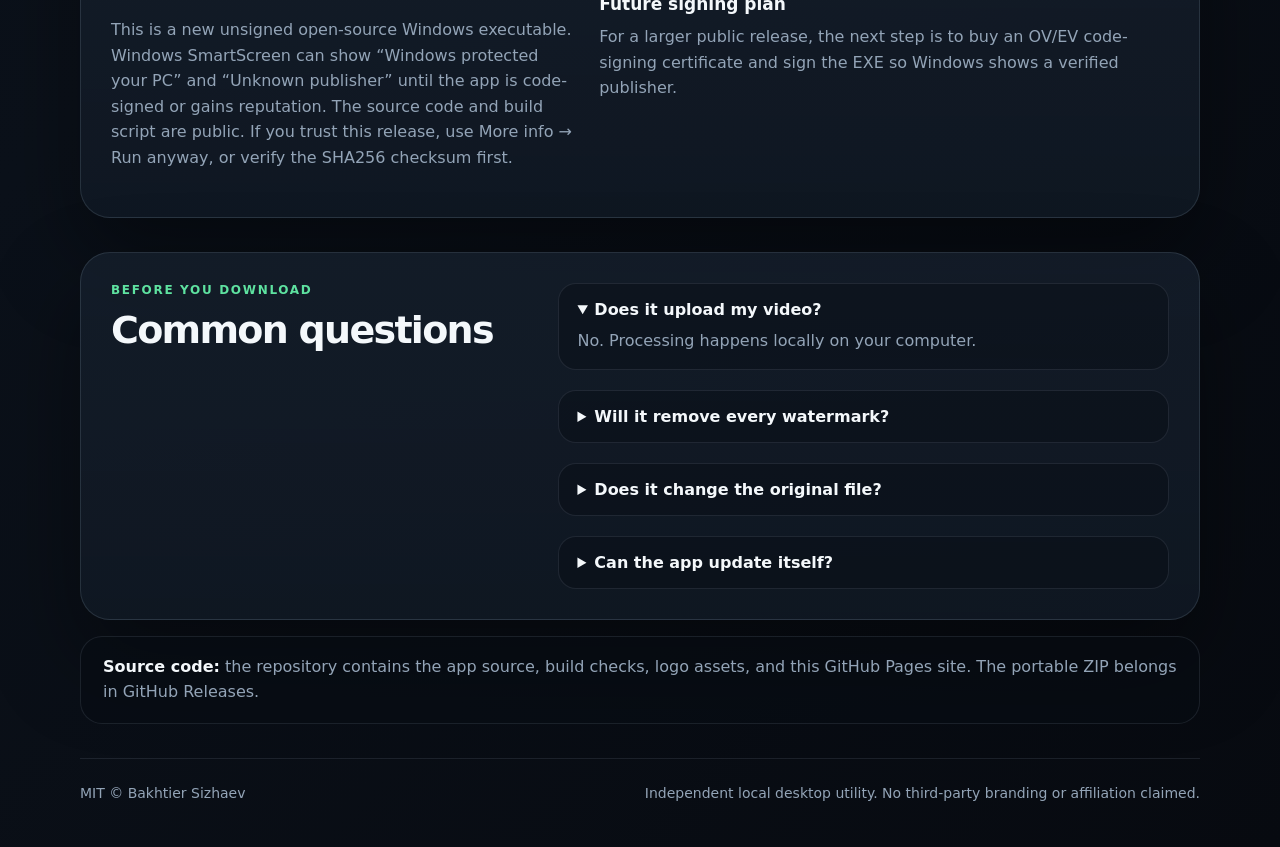
==== commit fa6e46cf: "Improve Gemini sparkle shape detection" ====
--- a/docs/index.html
+++ b/docs/index.html
@@ -35,7 +35,7 @@
         <h1>Remove small corner watermarks from videos without uploading them.</h1>
         <p class="lead">Seedance Watermark Remover is a local desktop app by Bakhtier Sizhaev. It helps when you have an MP4 with a small corner badge, text label, Gemini sparkle logo, or AI-generated mark and need a clean copy on your own computer.</p>
         <div class="actions">
-          <a class="button primary" href="https://github.com/bakhtiersizhaev/seedance-watermark-remover/releases/download/v1.2.4/SeedanceWatermarkRemover-Windows-x64-portable.zip">Download Windows ZIP</a>
+          <a class="button primary" href="https://github.com/bakhtiersizhaev/seedance-watermark-remover/releases/download/v1.2.5/SeedanceWatermarkRemover-Windows-x64-portable.zip">Download Windows ZIP</a>
           <a class="button secondary" href="#trust">SmartScreen + checksums</a>
         </div>
       </div>
@@ -72,7 +72,7 @@
         <h2>Three steps. No setup.</h2>
       </div>
       <ol>
-        <li><span>1</span><div class="step-copy">Download <a href="https://github.com/bakhtiersizhaev/seedance-watermark-remover/releases/download/v1.2.4/SeedanceWatermarkRemover-Windows-x64-portable.zip"><code>SeedanceWatermarkRemover-Windows-x64-portable.zip</code></a> from the v1.2.4 release.</div></li>
+        <li><span>1</span><div class="step-copy">Download <a href="https://github.com/bakhtiersizhaev/seedance-watermark-remover/releases/download/v1.2.5/SeedanceWatermarkRemover-Windows-x64-portable.zip"><code>SeedanceWatermarkRemover-Windows-x64-portable.zip</code></a> from the v1.2.5 release.</div></li>
         <li><span>2</span><div class="step-copy">Extract the ZIP and keep the whole folder together.</div></li>
         <li><span>3</span><div class="step-copy">Run <code>SeedanceWatermarkRemover.exe</code>, choose your video, and save a clean copy.</div></li>
       </ol>
@@ -87,7 +87,7 @@
       </div>
       <div class="checksum-card">
         <h3>SHA256 checksums</h3>
-        <p>Download <a href="https://github.com/bakhtiersizhaev/seedance-watermark-remover/releases/download/v1.2.4/SHA256SUMS.txt"><code>SHA256SUMS.txt</code></a> from the v1.2.4 release page to verify the portable ZIP and packaged EXE.</p>
+        <p>Download <a href="https://github.com/bakhtiersizhaev/seedance-watermark-remover/releases/download/v1.2.5/SHA256SUMS.txt"><code>SHA256SUMS.txt</code></a> from the v1.2.5 release page to verify the portable ZIP and packaged EXE.</p>
         <h3>Future signing plan</h3>
         <p>For a larger public release, the next step is to buy an OV/EV code-signing certificate and sign the EXE so Windows shows a verified publisher.</p>
       </div>
